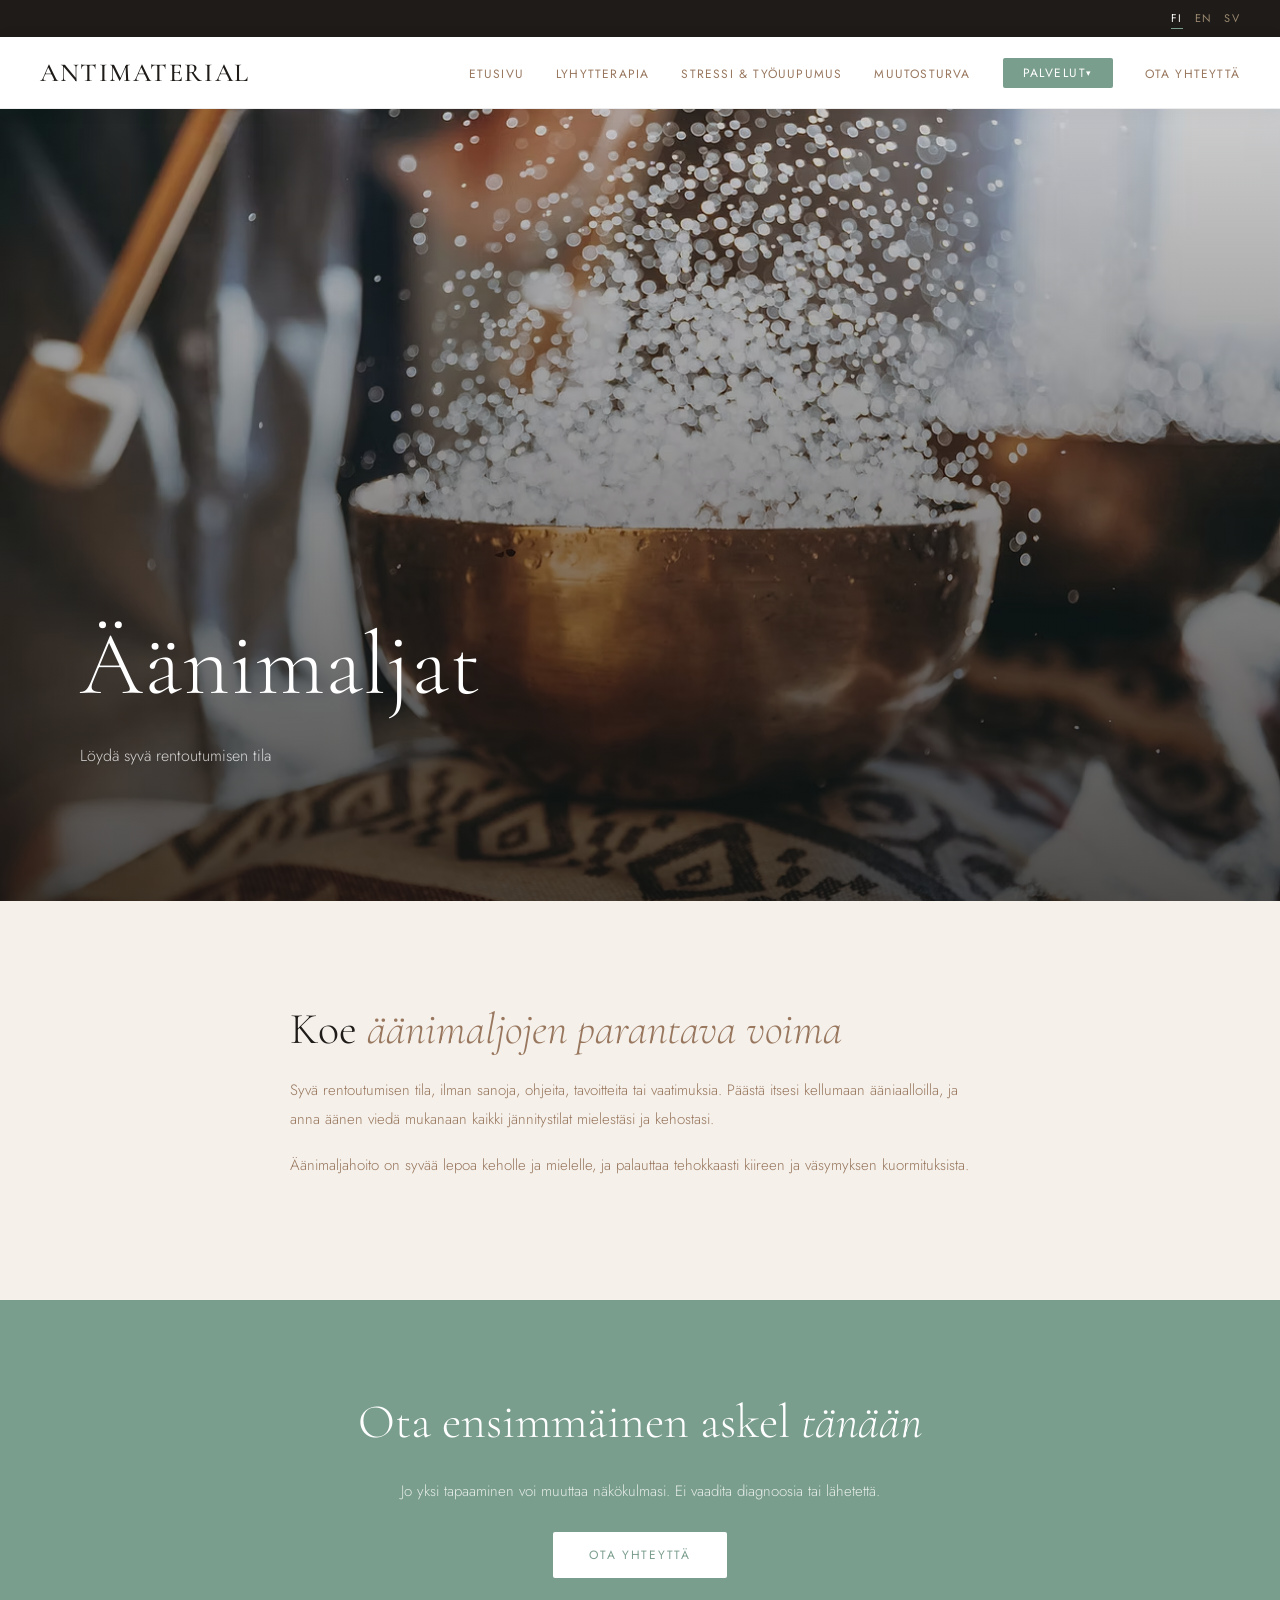
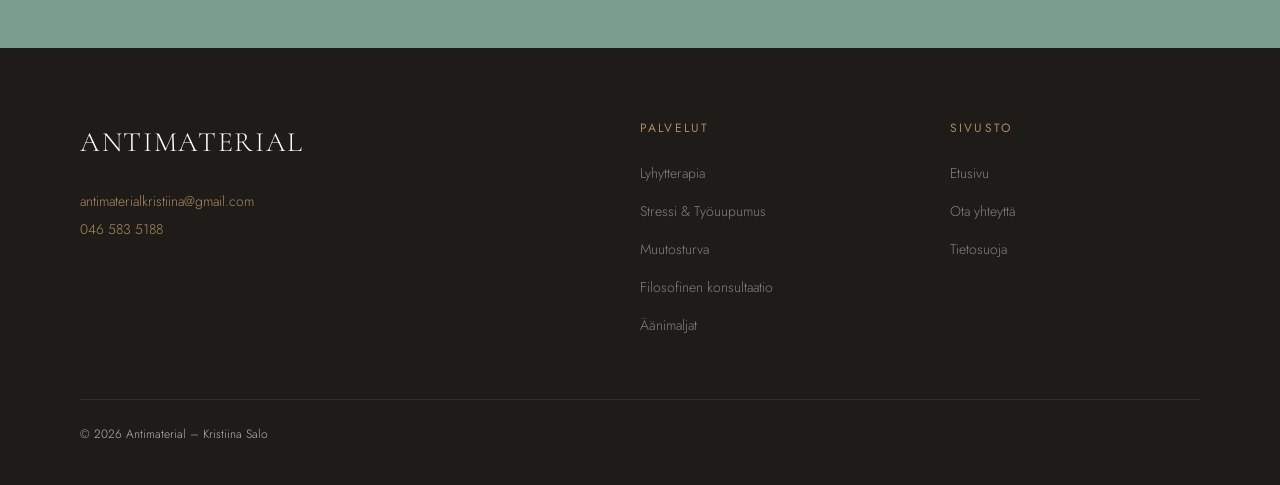
==== aanimalja.html @ 884734ca "Fix: standarizes page-hero image elements as in index" ====
<!DOCTYPE html>
<html lang="fi">
<head>
  <meta charset="UTF-8" />
  <meta name="viewport" content="width=device-width, initial-scale=1.0" />
  <title>Äänimaljat – Antimaterial</title>
  <link rel="preconnect" href="https://fonts.googleapis.com" />
  <link rel="preconnect" href="https://fonts.gstatic.com" crossorigin />
  <link href="https://fonts.googleapis.com/css2?family=Cormorant+Garamond:ital,wght@0,300;0,400;0,500;0,600;1,300;1,400&family=Jost:wght@300;400;500&display=swap" rel="stylesheet" />
  <link rel="stylesheet" href="assets/css/main.css" />
  <link rel="stylesheet" href="assets/css/nav.css" />
  <link rel="stylesheet" href="assets/css/sections.css" />
  <link rel="stylesheet" href="assets/css/mobile.css" />
</head>

<body data-active-lang="fi">

  <header class="site-header">
  <div class="top-bar">
    <div class="lang-switcher">
      <button class="active" data-lang-btn="fi" onclick="setLang('fi')">FI</button>
      <button data-lang-btn="en" onclick="setLang('en')">EN</button>
      <button data-lang-btn="sv" onclick="setLang('sv')">SV</button>
    </div>
  </div>

  <nav>
    <a href="index.html" class="nav-logo">Antimaterial</a>
    <button class="hamburger" id="hamburger" aria-label="Menu">
      <span></span><span></span><span></span>
    </button>
    <ul class="nav-links" id="nav-links">
      <li><a href="index.html"><span data-lang="fi">Etusivu</span><span data-lang="en">Home page</span><span data-lang="sv">Hem</span></a></li>
      <li><a href="lyhytterapia.html"><span data-lang="fi">Lyhytterapia</span><span data-lang="en">Brief therapy</span><span data-lang="sv">Korttidsterapi</span></a></li>
      <li><a href="stressi.html"><span data-lang="fi">Stressi &amp; Työuupumus</span><span data-lang="en">Stress &amp; Burnout</span><span data-lang="sv">Stress och utbrändhet</span></a></li>
      <li><a href="muutosturva.html"><span data-lang="fi">Muutosturva</span><span data-lang="en">Life changes</span><span data-lang="sv">Livsförändring</span></a></li>
      <li class="nav-dropdown">
        <a href="#"><span data-lang="fi">Palvelut</span><span data-lang="en">Services</span><span data-lang="sv">Tjänster</span></a>
        <ul class="dropdown-menu">
          <li><a href="filosofinen.html"><span data-lang="fi">Filosofinen konsultaatio</span><span data-lang="en">Philosophical consultation</span><span data-lang="sv">Filosofisk konsultation</span></a></li>
          <li><a href="aanimalja.html"><span data-lang="fi">Äänimaljat</span><span data-lang="en">Singing bowls</span><span data-lang="sv">Sjungande skålar</span></a></li>
        </ul>
      </li>
      <li><a href="yhteystiedot.html"><span data-lang="fi">Ota yhteyttä</span><span data-lang="en">Contact us</span><span data-lang="sv">Kontakta oss</span></a></li>
    </ul>
  </nav>

  </header>
  <section class="page-hero">
    <div class="page-hero-bg" style="background-image: url('assets/img/aanimaljat.avif')"></div>
    <div class="page-hero-content">
      <h1 data-lang="fi">Äänimaljat</h1>
      <h1 data-lang="en">Singing <em>bowls</em></h1>
      <h1 data-lang="sv">Sjungande <em>skålar</em></h1>
      <p class="page-hero-sub" data-lang="fi">Löydä syvä rentoutumisen tila</p>
      <p class="page-hero-sub" data-lang="en">Find a deep state of relaxation</p>
      <p class="page-hero-sub" data-lang="sv">Hitta ett djupt tillstånd av avslappning</p>
    </div>
  </section>

  <section class="page-content fade-in">
    <h2 data-lang="fi">Koe <em>äänimaljojen parantava voima</em></h2>
    <h2 data-lang="en">Experience <em>the healing power of singing bowls</em></h2>
    <h2 data-lang="sv">Upplev <em>den helande kraften hos klangskålar</em></h2>

    <p data-lang="fi">Syvä rentoutumisen tila, ilman sanoja, ohjeita, tavoitteita tai vaatimuksia. Päästä itsesi kellumaan ääniaalloilla, ja anna äänen viedä mukanaan kaikki jännitystilat mielestäsi ja kehostasi.</p>
    <p data-lang="en">A state of deep relaxation, without words, instructions, goals or demands. Let yourself float on the sound waves, and let the sound carry away all the tension from your mind and body.</p>
    <p data-lang="sv">Ett tillstånd av djup avslappning, utan ord, instruktioner, mål eller krav. Låt dig själv sväva på ljudvågorna och låt ljudet föra bort all spänning från ditt sinne och din kropp.</p>

    <p data-lang="fi">Äänimaljahoito on syvää lepoa keholle ja mielelle, ja palauttaa tehokkaasti kiireen ja väsymyksen kuormituksista.</p>
    <p data-lang="en">Sound bowl therapy is a deep rest for the body and mind, and effectively restores the rush and fatigue from the stresses.</p>
    <p data-lang="sv">Klangskålsterapi är en djup vila för kropp och själ, och återställer effektivt ruset och tröttheten från stress.</p>
  </section>

  <section class="cta-banner fade-in">
    <h2 data-lang="fi">Ota ensimmäinen askel <em>tänään</em></h2>
    <h2 data-lang="en">Take the first step <em>today</em></h2>
    <h2 data-lang="sv">Ta det första steget <em>idag</em></h2>
    <p data-lang="fi">Jo yksi tapaaminen voi muuttaa näkökulmasi. Ei vaadita diagnoosia tai lähetettä.</p>
    <p data-lang="en">Even one meeting can change your perspective. No diagnosis or referral required.</p>
    <p data-lang="sv">Redan ett möte kan förändra ditt perspektiv. Ingen diagnos eller remiss krävs.</p>
    <a href="yhteystiedot.html" class="btn-white">
      <span data-lang="fi">Ota yhteyttä</span>
      <span data-lang="en">Contact us</span>
      <span data-lang="sv">Kontakta oss</span>
    </a>
  </section>

  <footer>
    <div class="footer-grid">
      <div class="footer-brand">
        <div class="brand-name">Antimaterial</div>
        <div class="contact-info">
          <div><a href="mailto:antimaterialkristiina@gmail.com">antimaterialkristiina@gmail.com</a></div>
          <div><a href="tel:+358465835188">046 583 5188</a></div>
        </div>
      </div>
      <div class="footer-col">
        <h4 data-lang="fi">Palvelut</h4><h4 data-lang="en">Services</h4><h4 data-lang="sv">Tjänster</h4>
        <ul>
          <li><a href="lyhytterapia.html"><span data-lang="fi">Lyhytterapia</span><span data-lang="en">Brief therapy</span><span data-lang="sv">Korttidsterapi</span></a></li>
          <li><a href="stressi.html"><span data-lang="fi">Stressi &amp; Työuupumus</span><span data-lang="en">Stress &amp; Burnout</span><span data-lang="sv">Stress och utbrändhet</span></a></li>
          <li><a href="muutosturva.html"><span data-lang="fi">Muutosturva</span><span data-lang="en">Life changes</span><span data-lang="sv">Livsförändring</span></a></li>
          <li><a href="filosofinen.html"><span data-lang="fi">Filosofinen konsultaatio</span><span data-lang="en">Philosophical consultation</span><span data-lang="sv">Filosofisk konsultation</span></a></li>
          <li><a href="aanimalja.html"><span data-lang="fi">Äänimaljat</span><span data-lang="en">Singing bowls</span><span data-lang="sv">Sjungande skålar</span></a></li>
        </ul>
      </div>
      <div class="footer-col">
        <h4 data-lang="fi">Sivusto</h4><h4 data-lang="en">Site</h4><h4 data-lang="sv">Webbplats</h4>
        <ul>
          <li><a href="index.html"><span data-lang="fi">Etusivu</span><span data-lang="en">Home page</span><span data-lang="sv">Hem</span></a></li>
          <li><a href="yhteystiedot.html"><span data-lang="fi">Ota yhteyttä</span><span data-lang="en">Contact us</span><span data-lang="sv">Kontakta oss</span></a></li>
          <li><a href="#"><span data-lang="fi">Tietosuoja</span><span data-lang="en">Privacy policy</span><span data-lang="sv">Integritetspolicy</span></a></li>
        </ul>
      </div>
    </div>
    <div class="footer-bottom">
      <span>© <span id="copy-year"></span> Antimaterial – Kristiina Salo</span>
    </div>
  </footer>

  <script src="assets/js/main.js"></script>
</body>
</html>
---- assets/css/main.css ----
/* ── CSS Variables ────────────────────────────── */
:root {
  --cream:    #f5f0ea;
  --warm-bg:  #ede8e0;
  --stone:    #9b8970;
  --taupe:    #98775e;
  --charcoal: #3a3530;
  --dark:     #1e1b18;
  --accent:   #7a9e8e;
  --accent2:  #b5956a;
  --white:    #ffffff;

  --font-display: 'Cormorant Garamond', Georgia, serif;
  --font-body:    'Jost', sans-serif;

  --nav-h: 72px;
  --section-pad: clamp(60px, 8vw, 110px);
}

/* ── Reset ────────────────────────────────────── */
*, *::before, *::after { box-sizing: border-box; margin: 0; padding: 0; }
html { scroll-behavior: smooth; }
body {
  background: var(--cream);
  color: var(--charcoal);
  font-family: var(--font-body);
  font-weight: 300;
  line-height: 1.75;
  font-size: 16px;
}
img { display: block; max-width: 100%; }
a { color: inherit; text-decoration: none; }

/* ── Language Switcher (visibility rules) ─────── */
[data-lang] { display: none; }
body[data-active-lang="fi"] [data-lang="fi"] { display: revert; }
body[data-active-lang="en"] [data-lang="en"] { display: revert; }
body[data-active-lang="sv"] [data-lang="sv"] { display: revert; }

span[data-lang] { display: none; }
body[data-active-lang="fi"] span[data-lang="fi"] { display: inline; }
body[data-active-lang="en"] span[data-lang="en"] { display: inline; }
body[data-active-lang="sv"] span[data-lang="sv"] { display: inline; }

/* ── Shared Button Styles ─────────────────────── */
.btn-primary {
  background: var(--accent); color: var(--white);
  padding: 14px 32px; font-size: 12px;
  letter-spacing: 0.14em; text-transform: uppercase;
  border-radius: 2px; transition: background .2s, transform .15s;
  font-family: var(--font-body); font-weight: 400;
}
.btn-primary:hover { background: #5f8272; transform: translateY(-1px); }

.btn-ghost {
  border: 1px solid rgba(255,255,255,.5); color: var(--white);
  padding: 14px 32px; font-size: 12px;
  letter-spacing: 0.14em; text-transform: uppercase;
  border-radius: 2px; transition: border-color .2s, background .2s;
  font-family: var(--font-body); font-weight: 400;
}
.btn-ghost:hover { border-color: var(--white); background: rgba(255,255,255,.08); }

.btn-dark {
  display: inline-block;
  background: var(--charcoal); color: var(--white);
  padding: 13px 28px; font-size: 11px;
  letter-spacing: 0.14em; text-transform: uppercase;
  border-radius: 2px; transition: background .2s;
}
.btn-dark:hover { background: var(--dark); }

.btn-white {
  background: var(--white); color: var(--accent);
  padding: 14px 36px; font-size: 12px;
  letter-spacing: 0.14em; text-transform: uppercase;
  border-radius: 2px; transition: background .2s, color .2s;
  font-family: var(--font-body); font-weight: 400;
}
.btn-white:hover { background: var(--dark); color: var(--white); }

/* ── Shared Section Header ────────────────────── */
.section-header {
  text-align: center; margin-bottom: 60px;
}
.section-eyebrow {
  font-size: 11px; letter-spacing: 0.22em; text-transform: uppercase;
  color: var(--accent2); margin-bottom: 14px;
}
.section-header h2 {
  font-family: var(--font-display);
  font-size: clamp(32px, 4vw, 48px);
  font-weight: 300; color: var(--dark);
}
.section-header p {
  color: var(--taupe); max-width: 560px; margin: 16px auto 0;
  font-size: 15px;
}

/* ── Fade-in Animations ───────────────────────── */
.fade-in {
  opacity: 0; transform: translateY(24px);
  transition: opacity .7s ease, transform .7s ease;
}
.fade-in.visible { opacity: 1; transform: translateY(0); }
---- assets/css/nav.css ----
/* ── Sticky header wrapper ───────────────────── */
.site-header {
  position: sticky; top: 0; z-index: 200;
}

/* ── Top Bar ──────────────────────────────────── */
.top-bar {
  background: var(--dark);
  color: var(--stone);
  font-size: 11px;
  letter-spacing: 0.12em;
  text-transform: uppercase;
  padding: 8px 40px;
  display: flex;
  justify-content: flex-end;
  align-items: center;
  gap: 24px;
}
.top-bar a { color: var(--stone); transition: color .2s; }
.top-bar a:hover { color: var(--white); }

.lang-switcher { display: flex; gap: 12px; }
.lang-switcher button {
  background: none; border: none; cursor: pointer;
  color: var(--stone); font-family: var(--font-body);
  font-size: 11px; letter-spacing: 0.12em; text-transform: uppercase;
  padding: 2px 0; border-bottom: 1px solid transparent;
  transition: color .2s, border-color .2s;
}
.lang-switcher button:hover,
.lang-switcher button.active {
  color: var(--white);
  border-bottom-color: var(--accent);
}

/* ── Navigation ───────────────────────────────── */
nav {
  position: relative; z-index: 100;
  background: var(--white);
  height: var(--nav-h);
  display: flex; align-items: center;
  padding: 0 40px;
  border-bottom: 1px solid rgba(0,0,0,.07);
  box-shadow: 0 2px 20px rgba(0,0,0,.04);
}
.nav-logo {
  font-family: var(--font-display);
  font-size: 26px;
  font-weight: 500;
  letter-spacing: 0.06em;
  color: var(--dark);
  margin-right: auto;
  text-transform: uppercase;
}
/* .nav-logo span { color: var(--accent); } */

.nav-links {
  display: flex; align-items: center; gap: 32px;
  list-style: none;
}
.nav-links a {
  font-size: 12px; letter-spacing: 0.1em; text-transform: uppercase;
  color: var(--taupe); transition: color .2s;
  font-weight: 400;
}
.nav-links a:hover { color: var(--dark); }
.nav-links .btn-nav {
  background: var(--accent); color: var(--white);
  padding: 9px 20px; font-size: 12px;
  letter-spacing: 0.12em; text-transform: uppercase;
  border-radius: 2px; transition: background .2s;
}
/* .nav-links .btn-nav:hover { background: var(--charcoal); } */

.nav-links .btn-nav::-moz-focus-inner {
  border: 0;
  padding: 0;
}
.nav-links .btn-nav {
  line-height: 1;
  display: inline-flex;
  align-items: center;
}

/* ── Dropdown ─────────────────────────────────── */
.nav-dropdown { position: relative; }
.nav-dropdown > a::after { content: ' ▾'; font-size: 9px; }
.dropdown-menu {
  display: none; position: absolute; top: 100%; left: 0;
  padding-top: 12px;
  background: transparent; min-width: 210px;
  list-style: none;
}
.dropdown-menu::before {
  content: '';
  display: block;
  background: var(--white);
  box-shadow: 0 8px 30px rgba(0,0,0,.1);
  border-top: 2px solid var(--accent);
  position: absolute; inset: 12px 0 0 0;
}
.dropdown-menu li { position: relative; }
.nav-dropdown:hover .dropdown-menu { display: block; }
.dropdown-menu li a {
  display: block; padding: 10px 18px;
  font-size: 11px; letter-spacing: 0.08em;
  text-transform: uppercase; color: var(--taupe);
  transition: background .15s, color .15s;
}
.dropdown-menu li a:hover {
  background: var(--warm-bg); color: var(--dark);
}

/* ── Hamburger ────────────────────────────────── */
.hamburger { display: none; background: none; border: none; cursor: pointer; padding: 4px; }
.hamburger span {
  display: block; width: 24px; height: 1.5px;
  background: var(--charcoal); margin: 5px 0;
  transition: transform .3s, opacity .3s;
}
---- assets/css/sections.css ----
/* ── Hero ─────────────────────────────────────── */
.hero {
  position: relative;
  min-height: 88vh;
  display: flex; align-items: flex-end;
  overflow: hidden;
}
.hero-bg {
  position: absolute; inset: 0;
  background-image: url('../img/hero.jpg');
  background-size: cover; background-position: center 30%;
  transform-origin: center;
  animation: heroZoom 18s ease-in-out infinite alternate;
}
@keyframes heroZoom {
  from { transform: scale(1); }
  to   { transform: scale(1.04); }
}
.hero-overlay {
  position: absolute; inset: 0;
  background: linear-gradient(
    to bottom,
    rgba(20,18,15,.18) 0%,
    rgba(20,18,15,.52) 60%,
    rgba(20,18,15,.75) 100%
  );
}
.hero-content {
  position: relative; z-index: 2;
  padding: 80px 80px 90px;
  max-width: 740px;
}
.hero-eyebrow {
  font-family: var(--font-body);
  font-size: 16px; letter-spacing: 0.22em; text-transform: uppercase;
  color: #e0d0bc; margin-bottom: 18px;
  display: flex; align-items: center; gap: 12px;
}
.hero-eyebrow::before {
  content: ''; display: block; width: 40px; height: 1px; background: #e0d0bc;
}
.hero h1 {
  font-family: var(--font-display);
  font-size: clamp(52px, 8vw, 90px);
  font-weight: 300;
  color: var(--white);
  line-height: 1.05;
  margin-bottom: 28px;
  letter-spacing: 0.01em;
}
.hero h1 em { font-style: italic; color: var(--stone); }
.hero-sub {
  font-size: 16px; color: rgba(255,255,255,.78);
  max-width: 480px; line-height: 1.8;
  margin-bottom: 40px;
}
.hero-ctas { display: flex; gap: 16px; flex-wrap: wrap; }

/* ── Welcome Section ──────────────────────────── */
.welcome {
  padding: var(--section-pad) 80px;
  display: grid; grid-template-columns: 1fr 1fr; gap: 80px;
  align-items: center;
}
.welcome-text h2 {
  font-family: var(--font-display);
  font-size: clamp(34px, 4vw, 52px);
  font-weight: 300; line-height: 1.2;
  margin-bottom: 24px;
  color: var(--dark);
}
.welcome-text h2 em { font-style: italic; color: var(--taupe); }
.welcome-text p {
  color: var(--taupe); line-height: 1.85; margin-bottom: 20px;
}
.welcome-text .btn-dark { display: block; width: fit-content; margin: 16px auto 0; }
.welcome-img { position: relative; }
.welcome-img img {
  width: 100%; height: 480px; object-fit: cover;
  border-radius: 2px;
}
.welcome-img::after {
  content: '';
  position: absolute; bottom: -20px; right: -20px;
  width: 60%; height: 60%;
  border: 1px solid var(--stone);
  border-radius: 2px;
  z-index: -1;
}

/* ── Services Cards ───────────────────────────── */
.services {
  background: var(--warm-bg);
  padding: var(--section-pad) 80px;
}
.services-grid {
  display: grid;
  grid-template-columns: repeat(3, 1fr);
  gap: 2px;
}
.service-card {
  background: var(--white);
  padding: 44px 36px;
  position: relative;
  overflow: hidden;
  transition: transform .25s, box-shadow .25s;
  cursor: pointer;
}
.service-card::before {
  content: '';
  position: absolute; top: 0; left: 0;
  width: 3px; height: 0;
  background: var(--accent);
  transition: height .3s ease;
}
.service-card:hover { transform: translateY(-4px); box-shadow: 0 12px 40px rgba(0,0,0,.09); }
.service-card:hover::before { height: 100%; }
.service-icon {
  width: 44px; height: 44px; margin-bottom: 22px;
  color: var(--accent);
}
.service-card h3 {
  font-family: var(--font-display);
  font-size: 22px; font-weight: 500;
  color: var(--dark); margin-bottom: 12px;
  line-height: 1.2;
}
.service-card p {
  font-size: 14px; color: var(--taupe);
  line-height: 1.75;
}
.service-card .card-link {
  display: inline-block; margin-top: 20px;
  font-size: 11px; letter-spacing: 0.12em; text-transform: uppercase;
  color: #188e5a; border-bottom: 1px solid transparent;
  transition: border-color .2s;
}
.service-card:hover .card-link { border-bottom-color: var(--accent); }

/* ── Bio ──────────────────────────────────────── */
.bio {
  padding: var(--section-pad) 80px;
  display: grid; grid-template-columns: 400px 1fr; gap: 80px;
  align-items: center;
}
.bio-img { position: relative; }
.bio-img img {
  width: 100%; height: 540px; object-fit: cover;
  object-position: top center; border-radius: 2px;
  filter: saturate(0.85);
}
.bio-img .img-badge {
  position: absolute; bottom: 32px; left: -32px;
  background: var(--accent); color: var(--white);
  padding: 20px 24px;
  font-family: var(--font-display);
  font-size: 15px; font-style: italic;
  max-width: 200px; line-height: 1.4;
}
.bio-text h2 {
  font-family: var(--font-display);
  font-size: clamp(32px, 4vw, 50px);
  font-weight: 300; color: var(--dark);
  margin-bottom: 8px; line-height: 1.15;
}
.bio-text h2 em { font-style: italic; color: var(--taupe); }
.bio-name {
  font-size: 12px; letter-spacing: 0.18em; text-transform: uppercase;
  color: var(--accent2); margin-bottom: 28px;
}
.bio-text p {
  color: var(--taupe); line-height: 1.9; margin-bottom: 18px;
  font-size: 15px;
}
.bio-text .btn-dark { margin-top: 10px; }

/* ── Why Antimaterial ─────────────────────────── */
.why {
  background: var(--cream);
  padding: var(--section-pad) 80px;
  display: grid; grid-template-columns: 1fr 1fr; gap: 80px;
  align-items: center;
}
.why-text h2 {
  font-family: var(--font-display);
  font-size: clamp(32px, 4vw, 50px);
  font-weight: 300; color: var(--dark);
  margin-bottom: 28px; line-height: 1.15;
}
.why-text h2 em { font-style: italic; color: var(--taupe); }
.why-text p {
  color: var(--taupe);
  line-height: 1.9; margin-bottom: 18px;
  font-size: 15px;
}
.why-text p a {
  color: var(--accent);
  text-decoration: underline;
  text-underline-offset: 3px;
  transition: color .2s;
}
.why-text p a:hover { color: var(--dark); }
.why-visual {
  display: flex; align-items: center; justify-content: center;
}
.why-quote {
  border-left: 2px solid var(--accent);
  padding: 32px 40px;
  background: var(--warm-bg);
}
.why-quote p {
  font-family: var(--font-display);
  font-size: clamp(20px, 2.5vw, 28px);
  font-style: italic; font-weight: 300;
  color: var(--stone); line-height: 1.5;
}

/* ── Services List ────────────────────────────── */
.services-list {
  background: var(--charcoal);
  padding: var(--section-pad) 80px;
}
.services-list h2 {
  font-family: var(--font-display);
  font-size: clamp(28px, 3vw, 40px);
  font-weight: 300; color: var(--white);
  margin-bottom: 48px;
}
.services-list h2 em { font-style: italic; color: var(--stone); }
.list-grid {
  display: grid; grid-template-columns: 1fr 1fr; gap: 1px;
  background: rgba(255,255,255,.08);
}
.list-item {
  background: var(--charcoal);
  padding: 32px 36px;
  border-left: 2px solid transparent;
  transition: border-color .25s, background .25s;
}
.list-item:hover {
  border-left-color: var(--accent);
  background: rgba(255,255,255,.04);
}
.list-item h3 {
  font-family: var(--font-display);
  font-size: 20px; color: var(--white);
  margin-bottom: 8px; font-weight: 400;
}
.list-item p,
.list-item ul {
  font-size: 14px; color: #ffffffa3;
  line-height: 1.7;
}
.list-item ul {
  padding-left: 16px;
}
.list-item a {
  display: inline-block; margin-top: 14px;
  font-size: 25px; letter-spacing: 0.1em; text-transform: uppercase;
  color: var(--accent); opacity: 0; transition: opacity .25s;
}
.list-item:hover a { opacity: 1; }

/* ── CTA Banner ───────────────────────────────── */
.cta-banner {
  background: var(--accent);
  padding: 80px;
  text-align: center;
}
.cta-banner h2 {
  font-family: var(--font-display);
  font-size: clamp(28px, 4vw, 48px);
  font-weight: 300; color: var(--white);
  margin-bottom: 14px;
}
.cta-banner h2 em { font-style: italic; }
.cta-banner p {
  color: rgba(255,255,255,.8); max-width: 520px;
  margin: 0 auto 36px; font-size: 15px;
}

/* ── Footer ───────────────────────────────────── */
footer {
  background: var(--dark);
  padding: 70px 80px 40px;
  color: rgba(255,255,255,.69);
}
.footer-grid {
  display: grid; grid-template-columns: 2fr 1fr 1fr;
  gap: 60px; margin-bottom: 50px;
}
.footer-brand .brand-name {
  font-family: var(--font-display);
  font-size: 28px; font-weight: 300;
  color: var(--white); letter-spacing: 0.06em;
  text-transform: uppercase; margin-bottom: 14px;
}
.footer-brand p {
  font-size: 14px; line-height: 1.8; max-width: 280px;
}
.footer-brand .contact-info {
  margin-top: 20px; font-size: 14px; line-height: 2;
}
.footer-brand .contact-info a {
  color: #aa8c63; transition: color .2s;
}
.footer-brand .contact-info a:hover { color: var(--white); }
.footer-col h4 {
  font-size: 12px; letter-spacing: 0.18em; text-transform: uppercase;
  color: #aa8c63; margin-bottom: 20px; font-weight: 400;
}
.footer-col ul { list-style: none; }
.footer-col ul li { margin-bottom: 10px; }
.footer-col ul li a {
  font-size: 14px; color: rgba(255,255,255,.45);
  transition: color .2s;
}
.footer-col ul li a:hover { color: var(--white); }
.footer-bottom {
  border-top: 1px solid rgba(255,255,255,.08);
  padding-top: 24px;
  display: flex; justify-content: space-between; align-items: center;
  font-size: 12px;
}
.social-link {
  display: flex; align-items: center; gap: 8px;
  color:aa8c63; transition: color .2s;
}
.social-link:hover { color: var(--white); }
.social-link svg { width: 18px; height: 18px; }

/* ── Inner Page Hero (shared by sub-pages) ────── */
.page-hero {
  background: var(--dark);
  min-height: 88vh;
  display: flex; align-items: flex-end;
  position: relative;
  overflow: hidden;
}
.page-hero-bg {
  position: absolute; inset: 0;
  background-size: cover; background-position: center 30%;
  transform-origin: center;
  animation: heroZoom 18s ease-in-out infinite alternate;
}
.page-hero::after {
  content: '';
  position: absolute; inset: 0;
  background: linear-gradient(
    to bottom,
    rgba(20,18,15,.18) 0%,
    rgba(20,18,15,.52) 60%,
    rgba(20,18,15,.75) 100%
  );
}
.page-hero-content { position: relative; z-index: 2; max-width: 740px; padding: 80px 80px 90px; }
.page-hero-eyebrow {
  font-size: 11px; letter-spacing: 0.22em; text-transform: uppercase;
  color: #a8c8b8; margin-bottom: 16px;
  display: flex; align-items: center; gap: 12px;
}
.page-hero-eyebrow::before {
  content: ''; display: block; width: 32px; height: 1px; background: #a8c8b8;
}
.page-hero h1 {
  font-family: var(--font-display);
  font-size: clamp(52px, 8vw, 90px);
  font-weight: 300; color: var(--white);
  line-height: 1.1; margin-bottom: 28px;
  letter-spacing: 0.01em;
}
.page-hero h1 em { font-style: italic; color: var(--stone); }
.page-hero-sub {
  font-size: 16px; color: rgba(255,255,255,.78);
  max-width: 480px; line-height: 1.8;
  margin-bottom: 40px;
}

/* ── Inner Page Content ───────────────────────── */
.page-content {
  padding: var(--section-pad) 80px;
  max-width: 860px;
  margin: 0 auto;
}
.page-content h2 {
  font-family: var(--font-display);
  font-size: clamp(28px, 3.5vw, 44px);
  font-weight: 300; color: var(--dark);
  margin-bottom: 20px; line-height: 1.2;
}
.page-content h2 em { font-style: italic; color: var(--taupe); }
.page-content p {
  color: var(--taupe); line-height: 1.9;
  margin-bottom: 18px; font-size: 15px;
}

/* ── Contact Page ─────────────────────────────── */
.contact-section {
  padding: var(--section-pad) 80px;
  display: grid; grid-template-columns: 1fr 1fr;
  gap: 80px; align-items: start;
}
.contact-info-block h2 {
  font-family: var(--font-display);
  font-size: clamp(28px, 3.5vw, 44px);
  font-weight: 300; color: var(--dark);
  margin-bottom: 28px; line-height: 1.2;
}
.contact-info-block h2 em { font-style: italic; color: var(--taupe); }
.contact-info-block p {
  color: var(--taupe); line-height: 1.9;
  margin-bottom: 18px; font-size: 15px;
}
.contact-detail {
  display: flex; align-items: flex-start;
  gap: 14px; margin-bottom: 24px;
}
.contact-detail:first-of-type { margin-top: 42px; }
.contact-form-header {
  display: flex; align-items: flex-start; justify-content: space-between;
  gap: 24px;
}
.contact-form-header h3 { margin-bottom: 0; }
.contact-icon-illustration { width: 60px; flex-shrink: 0; }
.contact-detail-icon {
  width: 20px; height: 20px;
  color: var(--accent); flex-shrink: 0; margin-top: 2px;
}
.contact-detail-label {
  font-size: 11px; letter-spacing: 0.14em;
  text-transform: uppercase; color: var(--accent2); margin-bottom: 4px;
}
.contact-detail-value { font-size: 15px; color: var(--charcoal); line-height: 1.6; }
.contact-detail-value a { color: var(--charcoal); transition: color .2s; }
.contact-detail-value a:hover { color: var(--accent); }

.contact-form {
  background: var(--warm-bg); padding: 44px; border-radius: 2px;
}
.contact-form h3 {
  font-family: var(--font-display);
  font-size: 28px; font-weight: 300;
  color: var(--dark); margin-bottom: 28px;
}
.form-group { margin-bottom: 20px; }
.form-group label {
  display: block; font-size: 11px; letter-spacing: 0.12em;
  text-transform: uppercase; color: var(--taupe); margin-bottom: 8px;
}
.form-group input,
.form-group textarea,
.form-group select {
  width: 100%; padding: 12px 14px;
  background: var(--white); border: 1px solid var(--stone);
  border-radius: 2px; font-family: var(--font-body);
  font-size: 14px; color: var(--charcoal);
  transition: border-color .2s; outline: none;
}
.form-group input:focus,
.form-group textarea:focus,
.form-group select:focus { border-color: var(--accent); }
.form-group textarea { min-height: 120px; resize: vertical; }
.form-submit {
  width: 100%; padding: 14px;
  background: var(--accent); color: var(--white);
  border: none; border-radius: 2px; cursor: pointer;
  font-family: var(--font-body); font-size: 12px;
  letter-spacing: 0.14em; text-transform: uppercase;
  transition: background .2s;
}
.form-submit:hover { background: #5f8272; }
---- assets/css/mobile.css ----
/* ── Mobile / Responsive ──────────────────────── */
@media (max-width: 900px) {
  :root { --nav-h: 60px; }

  nav { padding: 0 20px; overflow: visible; }
  .nav-links {
    display: none; flex-direction: column;
    position: absolute; top: 100%; left: 0; right: 0;
    background: var(--white); padding: 30px 24px; gap: 20px;
    border-bottom: 1px solid rgba(0,0,0,.08);
    z-index: 99;
  }
  .nav-links.open { display: flex; }
  .hamburger { display: block; }
  .top-bar { padding: 6px 20px; }

  .hero-content { padding: 60px 24px 70px; }

  .welcome {
    grid-template-columns: 1fr;
    padding: var(--section-pad) 24px;
    gap: 40px;
  }
  .welcome-img::after { display: none; }

  .services { padding: var(--section-pad) 24px; }
  .services-grid { grid-template-columns: 1fr; gap: 2px; }

  .bio {
    grid-template-columns: 1fr;
    padding: var(--section-pad) 24px;
    gap: 40px;
  }
  .bio-img .img-badge { left: 16px; }
  .bio-text .btn-dark { display: block; width: fit-content; margin: 10px auto 0; }

  .why {
    grid-template-columns: 1fr;
    padding: var(--section-pad) 24px;
    gap: 40px;
  }

  .services-list { padding: var(--section-pad) 24px; }
  .list-grid { grid-template-columns: 1fr; }

  .cta-banner { padding: 60px 24px; }

  footer { padding: 50px 24px 30px; }
  .footer-grid { grid-template-columns: 1fr; gap: 40px; }
  .footer-bottom { flex-direction: column; gap: 12px; text-align: center; }

  .page-hero { padding: 0; }
  .page-hero-content { padding: 60px 24px 70px; }
  .page-content { padding: var(--section-pad) 24px; }

  .contact-section { grid-template-columns: 1fr; padding: var(--section-pad) 24px; gap: 48px; }
  .contact-icon-illustration { display: none; }
}
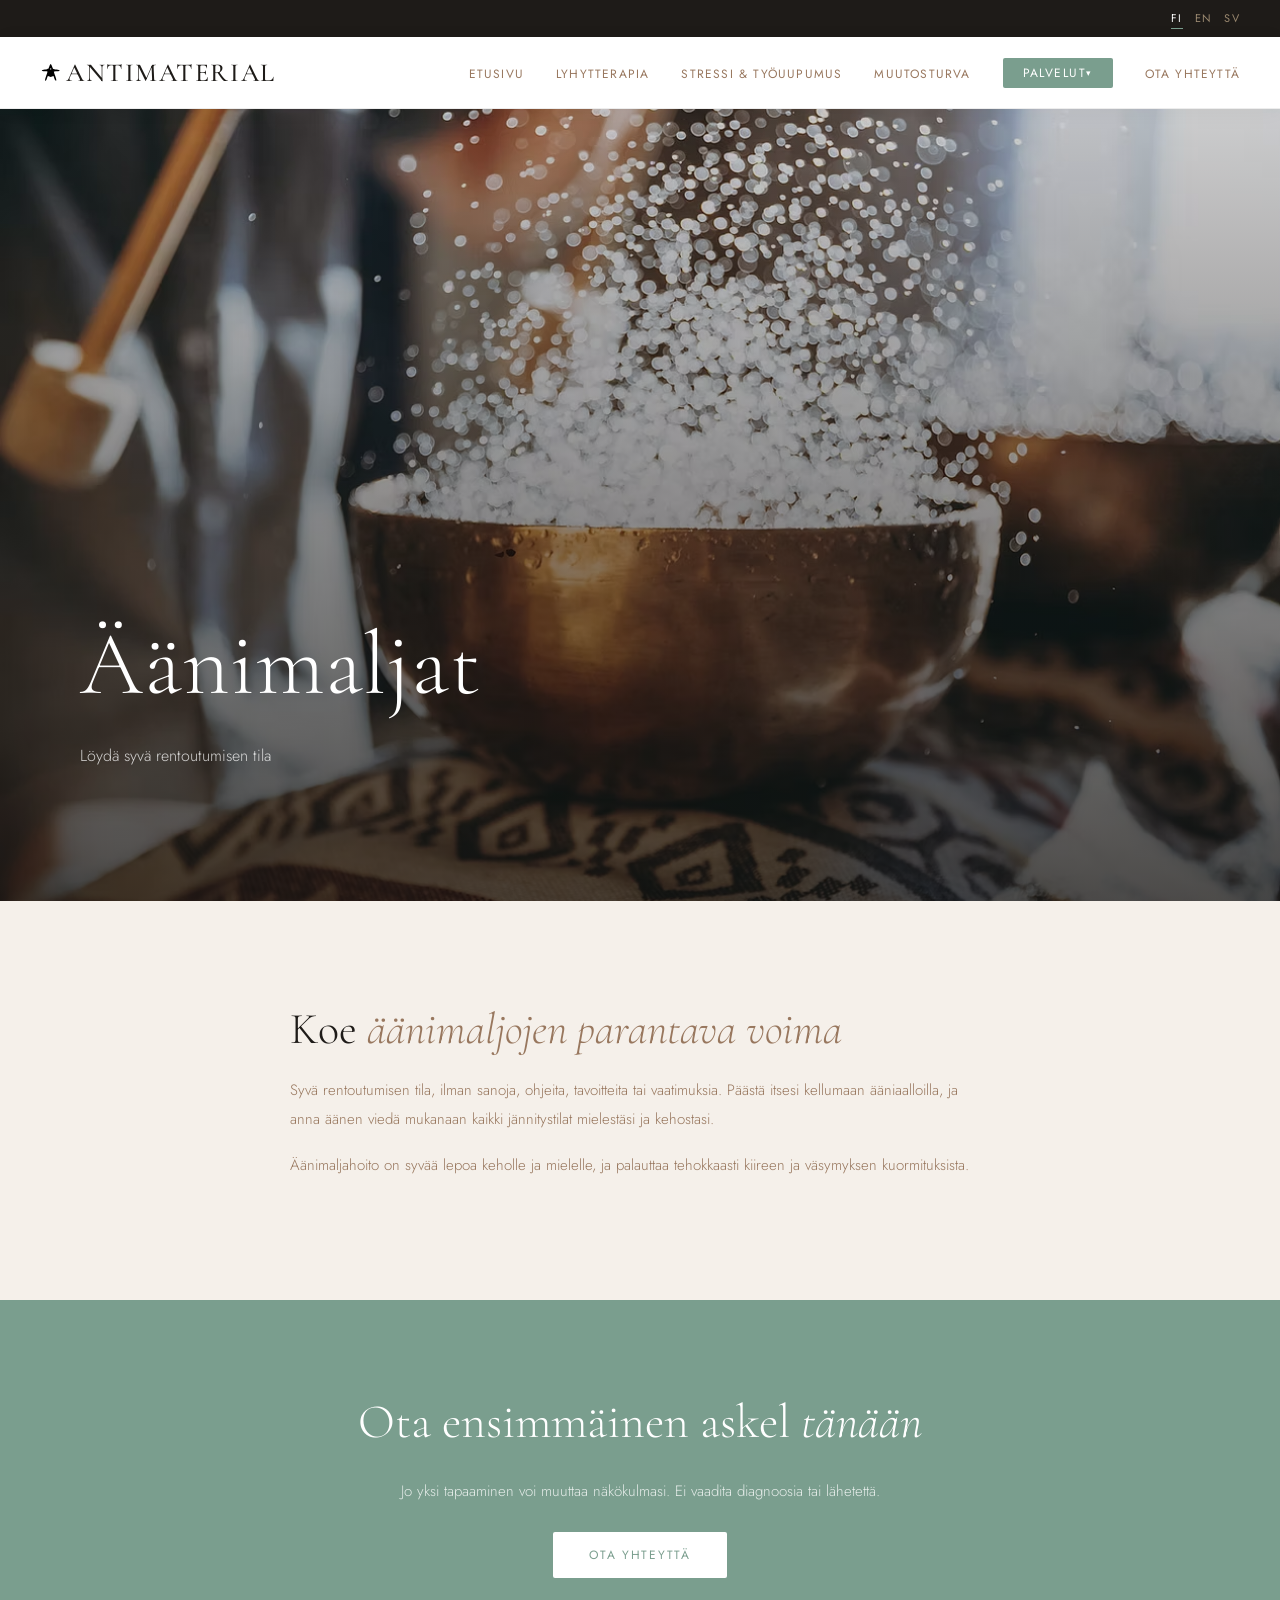
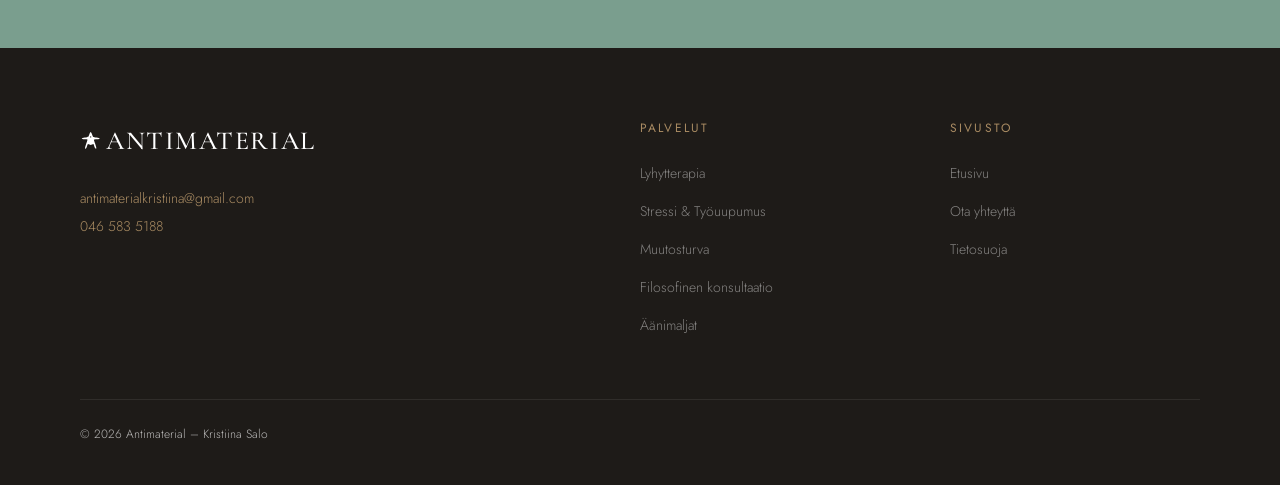
==== commit 4f8b8dea: "Fix: Update header and footer logo in all pages" ====
--- a/aanimalja.html
+++ b/aanimalja.html
@@ -25,7 +25,10 @@
   </div>
 
   <nav>
-    <a href="index.html" class="nav-logo">Antimaterial</a>
+    <a href="index.html" class="nav-logo">
+      <img src="assets/img/antimaterial_A.svg" alt="Antimaterial logo" style="width: 22px; height: 22px; margin-right: 4px;" />
+      Antimaterial
+    </a>
     <button class="hamburger" id="hamburger" aria-label="Menu">
       <span></span><span></span><span></span>
     </button>
@@ -89,7 +92,10 @@
   <footer>
     <div class="footer-grid">
       <div class="footer-brand">
-        <div class="brand-name">Antimaterial</div>
+        <div class="brand-name">
+          <img src="assets/img/antimaterial_A.svg" alt="Antimaterial logo" style="width: 22px; height: 22px; margin-right: 4px; filter: brightness(0) invert(1);" />
+          Antimaterial
+        </div>
         <div class="contact-info">
           <div><a href="mailto:antimaterialkristiina@gmail.com">antimaterialkristiina@gmail.com</a></div>
           <div><a href="tel:+358465835188">046 583 5188</a></div>
--- a/assets/css/nav.css
+++ b/assets/css/nav.css
@@ -51,6 +51,8 @@
   color: var(--dark);
   margin-right: auto;
   text-transform: uppercase;
+  display: flex;
+  align-items: center;
 }
 /* .nav-logo span { color: var(--accent); } */
 
--- a/assets/css/sections.css
+++ b/assets/css/sections.css
@@ -291,9 +291,14 @@
 }
 .footer-brand .brand-name {
   font-family: var(--font-display);
-  font-size: 28px; font-weight: 300;
-  color: var(--white); letter-spacing: 0.06em;
-  text-transform: uppercase; margin-bottom: 14px;
+  font-size: 26px;
+  font-weight: 500;
+  letter-spacing: 0.06em;
+  color: var(--white);
+  margin-bottom: 20px;
+  display: flex;
+  align-items: center;
+  text-transform: uppercase;
 }
 .footer-brand p {
   font-size: 14px; line-height: 1.8; max-width: 280px;
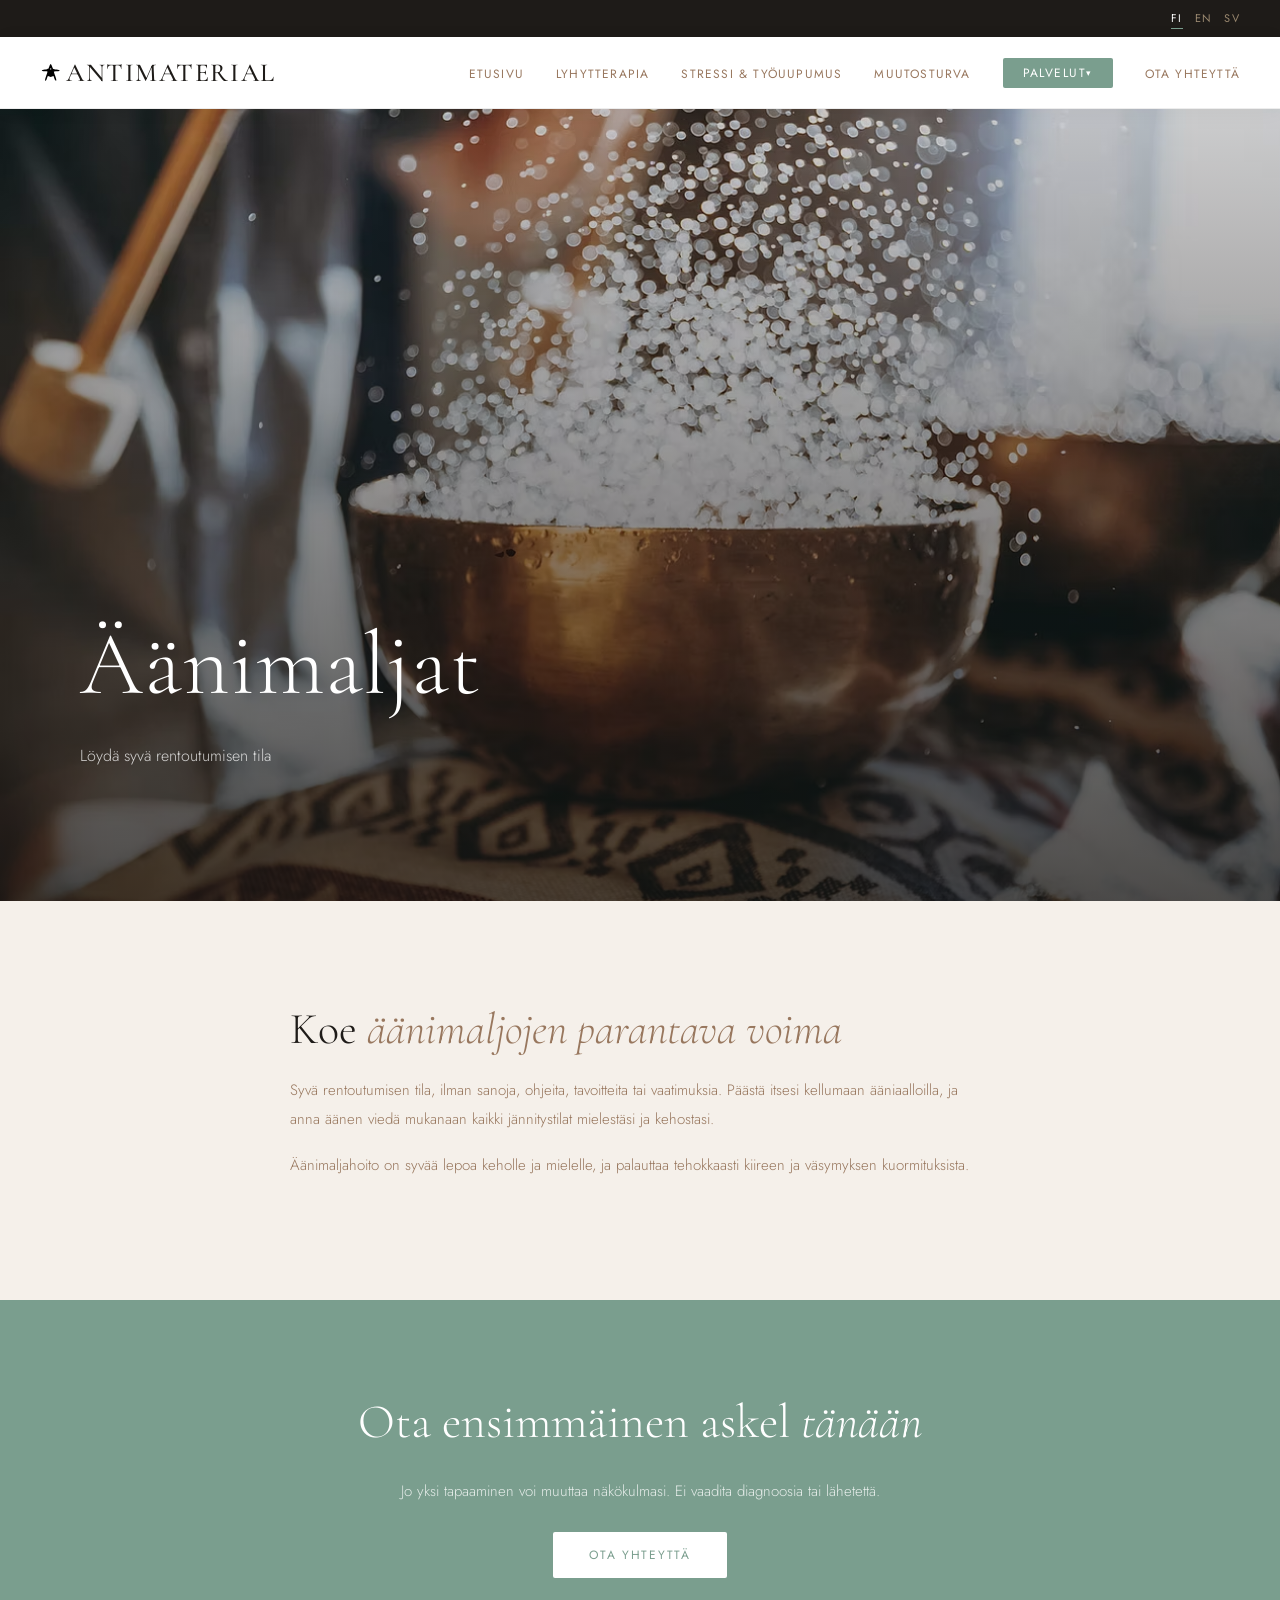
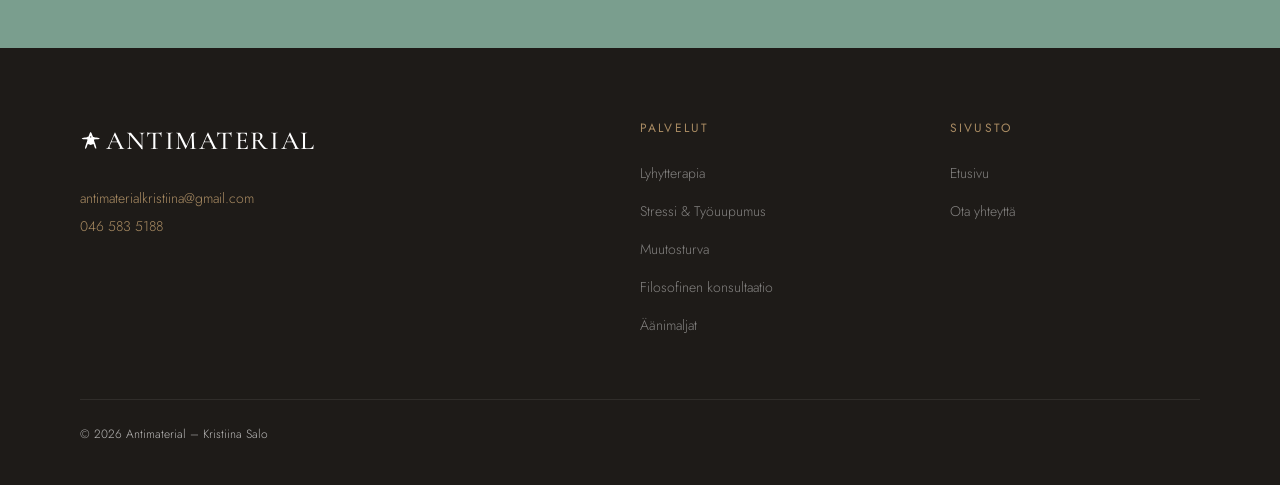
==== commit a4f14165: "Fix: eliminate privacy policy section" ====
--- a/aanimalja.html
+++ b/aanimalja.html
@@ -116,7 +116,6 @@
         <ul>
           <li><a href="index.html"><span data-lang="fi">Etusivu</span><span data-lang="en">Home page</span><span data-lang="sv">Hem</span></a></li>
           <li><a href="yhteystiedot.html"><span data-lang="fi">Ota yhteyttä</span><span data-lang="en">Contact us</span><span data-lang="sv">Kontakta oss</span></a></li>
-          <li><a href="#"><span data-lang="fi">Tietosuoja</span><span data-lang="en">Privacy policy</span><span data-lang="sv">Integritetspolicy</span></a></li>
         </ul>
       </div>
     </div>
--- a/assets/css/sections.css
+++ b/assets/css/sections.css
@@ -402,31 +402,49 @@
 /* ── Contact Page ─────────────────────────────── */
 .contact-section {
   padding: var(--section-pad) 80px;
-  display: grid; grid-template-columns: 1fr 1fr;
-  gap: 80px; align-items: start;
-}
-.contact-info-block h2 {
-  font-family: var(--font-display);
-  font-size: clamp(28px, 3.5vw, 44px);
-  font-weight: 300; color: var(--dark);
-  margin-bottom: 28px; line-height: 1.2;
-}
-.contact-info-block h2 em { font-style: italic; color: var(--taupe); }
-.contact-info-block p {
-  color: var(--taupe); line-height: 1.9;
-  margin-bottom: 18px; font-size: 15px;
+  display: grid; grid-template-columns: 1fr 1fr; gap: 80px;
+  align-items: center;
+}
+.contact-text h2 {
+  font-family: var(--font-display);
+  font-size: clamp(34px, 4vw, 52px);
+  font-weight: 300; line-height: 1.2;
+  margin-bottom: 24px;
+  color: var(--dark);
+}
+.contact-text h2 em { font-style: italic; color: var(--taupe); }
+.contact-text p {
+  color: var(--taupe); line-height: 1.85; margin-bottom: 20px;
+}
+.contact-img { position: relative; }
+.contact-img img {
+  width: 100%; height: 100%; object-fit: cover;
+  border-radius: 2px;
+}
+.contact-img::after {
+  content: '';
+  position: absolute; bottom: -20px; right: -20px;
+  width: 60%; height: 60%;
+  border: 1px solid var(--stone);
+  border-radius: 2px;
+  z-index: -1;
+}
+.contact-details-row {
+  margin-top: 42px; max-width: 400px; 
+}
+.contact-details-left {
+  flex: 1;
+}
+.contact-details-right {
+  flex-shrink: 0;
 }
 .contact-detail {
   display: flex; align-items: flex-start;
   gap: 14px; margin-bottom: 24px;
 }
-.contact-detail:first-of-type { margin-top: 42px; }
-.contact-form-header {
-  display: flex; align-items: flex-start; justify-content: space-between;
-  gap: 24px;
-}
-.contact-form-header h3 { margin-bottom: 0; }
-.contact-icon-illustration { width: 60px; flex-shrink: 0; }
+.contact-detail:first-of-type { margin-top: 0; }
+
+.contact-icon-illustration { width: 70px; flex-shrink: 0;}
 .contact-detail-icon {
   width: 20px; height: 20px;
   color: var(--accent); flex-shrink: 0; margin-top: 2px;
@@ -439,38 +457,3 @@
 .contact-detail-value a { color: var(--charcoal); transition: color .2s; }
 .contact-detail-value a:hover { color: var(--accent); }
 
-.contact-form {
-  background: var(--warm-bg); padding: 44px; border-radius: 2px;
-}
-.contact-form h3 {
-  font-family: var(--font-display);
-  font-size: 28px; font-weight: 300;
-  color: var(--dark); margin-bottom: 28px;
-}
-.form-group { margin-bottom: 20px; }
-.form-group label {
-  display: block; font-size: 11px; letter-spacing: 0.12em;
-  text-transform: uppercase; color: var(--taupe); margin-bottom: 8px;
-}
-.form-group input,
-.form-group textarea,
-.form-group select {
-  width: 100%; padding: 12px 14px;
-  background: var(--white); border: 1px solid var(--stone);
-  border-radius: 2px; font-family: var(--font-body);
-  font-size: 14px; color: var(--charcoal);
-  transition: border-color .2s; outline: none;
-}
-.form-group input:focus,
-.form-group textarea:focus,
-.form-group select:focus { border-color: var(--accent); }
-.form-group textarea { min-height: 120px; resize: vertical; }
-.form-submit {
-  width: 100%; padding: 14px;
-  background: var(--accent); color: var(--white);
-  border: none; border-radius: 2px; cursor: pointer;
-  font-family: var(--font-body); font-size: 12px;
-  letter-spacing: 0.14em; text-transform: uppercase;
-  transition: background .2s;
-}
-.form-submit:hover { background: #5f8272; }
--- a/assets/css/mobile.css
+++ b/assets/css/mobile.css
@@ -53,6 +53,6 @@
   .page-hero-content { padding: 60px 24px 70px; }
   .page-content { padding: var(--section-pad) 24px; }
 
-  .contact-section { grid-template-columns: 1fr; padding: var(--section-pad) 24px; gap: 48px; }
-  .contact-icon-illustration { display: none; }
+  .contact-section { grid-template-columns: 1fr; padding: var(--section-pad) 24px; gap: 40px; }
+  .contact-img::after { display: none; }
 }
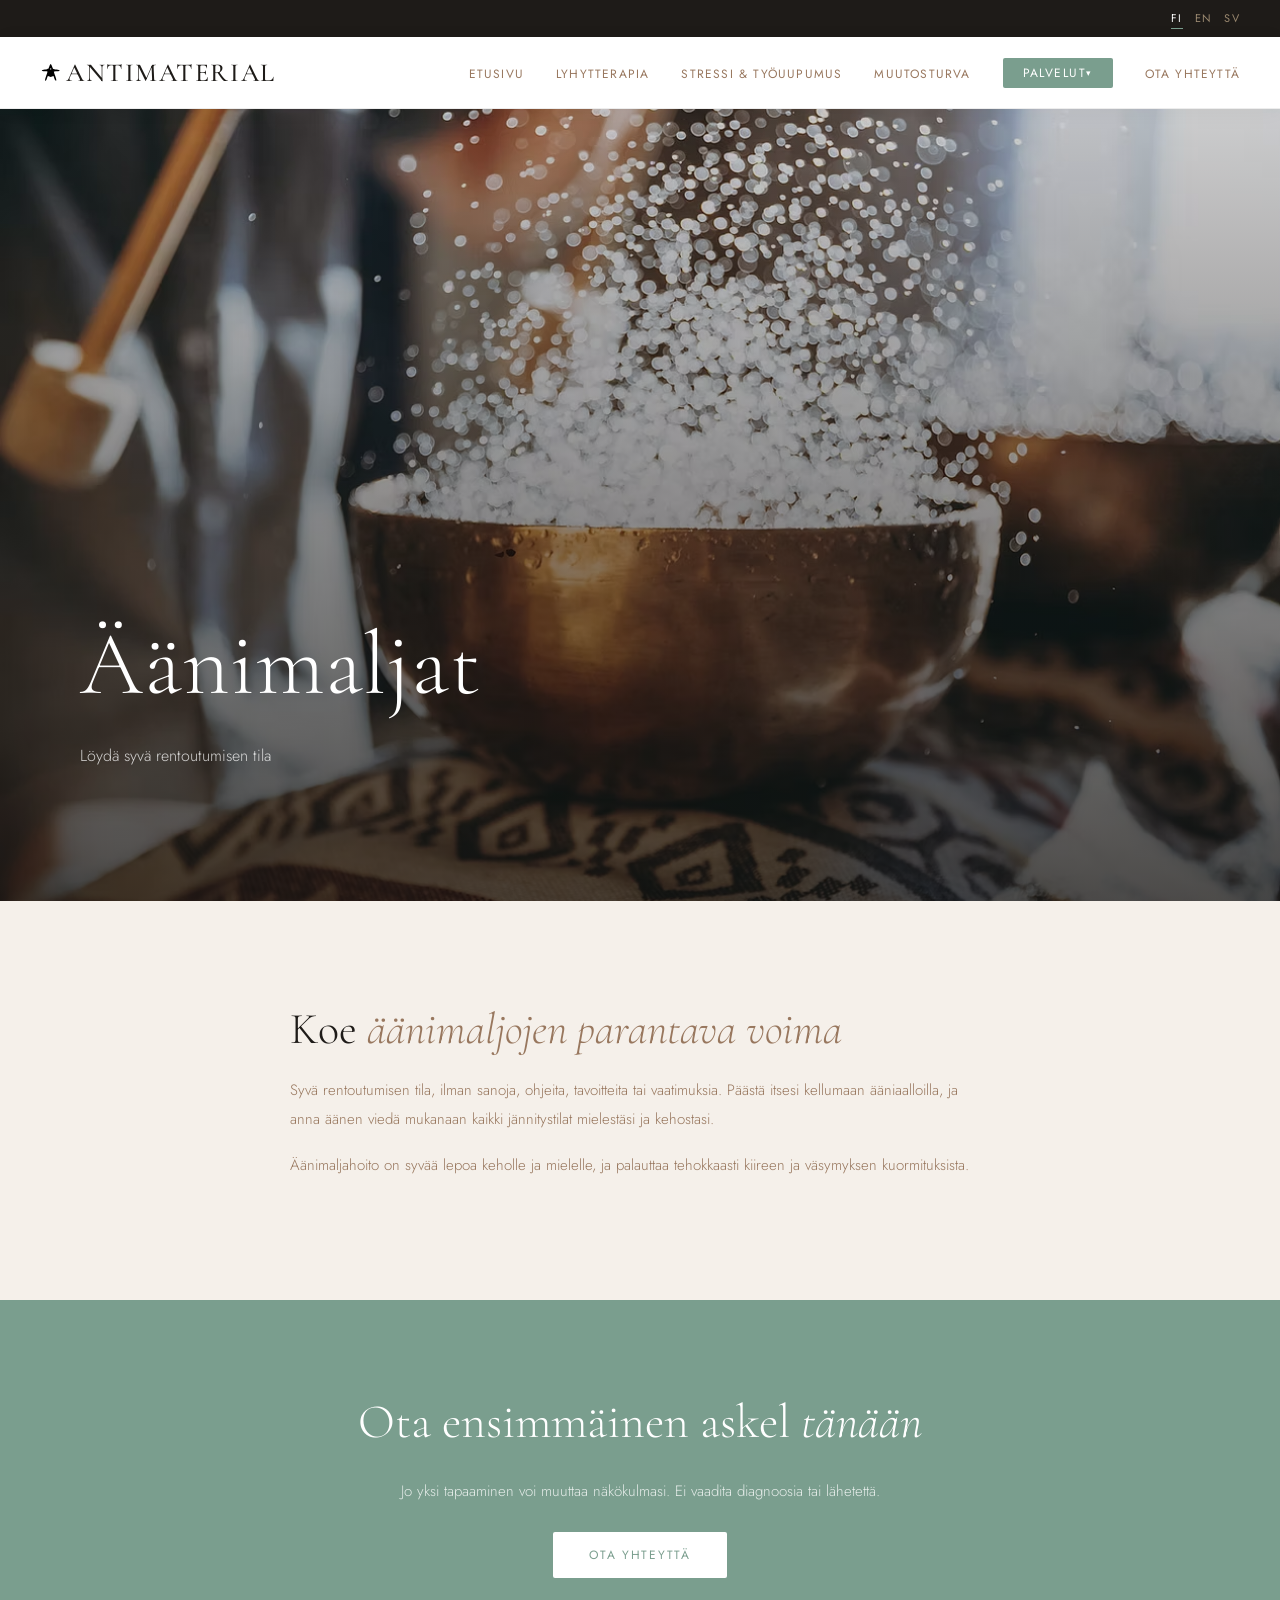
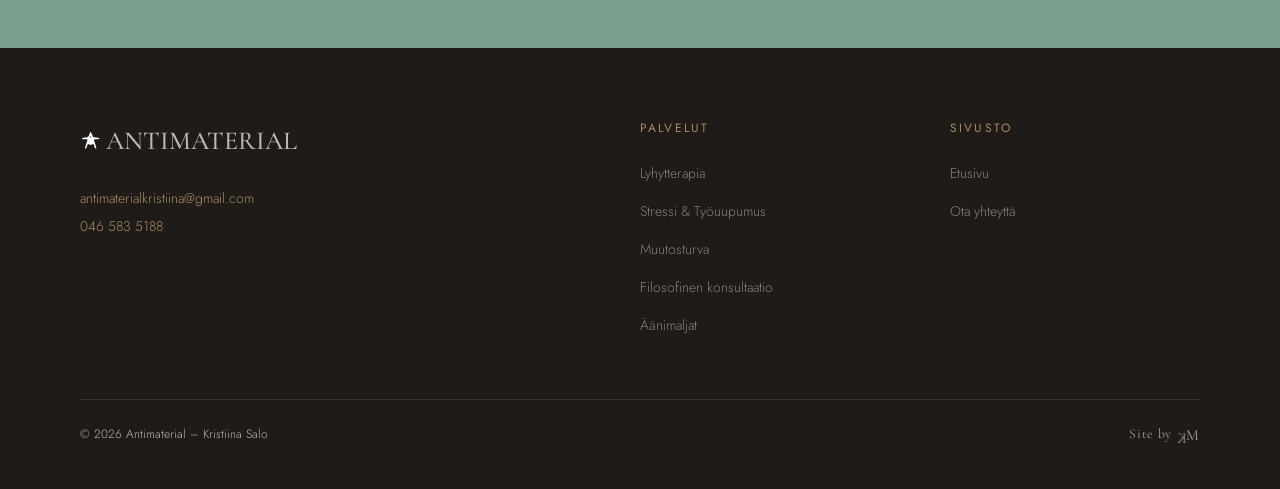
==== commit 6f7b4e2b: "Fix: Add developer branding to footer" ====
--- a/aanimalja.html
+++ b/aanimalja.html
@@ -121,6 +121,9 @@
     </div>
     <div class="footer-bottom">
       <span>© <span id="copy-year"></span> Antimaterial – Kristiina Salo</span>
+      <div class="dev-brand">
+        Site by <a href="https://mkrapo.dev/" target="_blank" rel="noopener noreferrer" class="dev-link"><span class="dev-k">K</span><span class="dev-m">M</span></a>
+      </div>
     </div>
   </footer>
 
--- a/assets/css/nav.css
+++ b/assets/css/nav.css
@@ -54,11 +54,32 @@
   display: flex;
   align-items: center;
 }
+
 /* .nav-logo span { color: var(--accent); } */
 
 .nav-links {
   display: flex; align-items: center; gap: 32px;
   list-style: none;
+}
+
+/* Tablet adjustment */
+@media (max-width: 1200px) {
+  .nav-logo {
+    font-size: 18px;
+  }
+  .nav-links {
+    gap: 22px;
+  }
+}
+
+/* Small tablet adjustment */
+@media (max-width: 976px) {
+  .nav-logo {
+    font-size: 16px;
+  }
+  .nav-links {
+    gap: 12px;
+  }
 }
 .nav-links a {
   font-size: 12px; letter-spacing: 0.1em; text-transform: uppercase;
--- a/assets/css/sections.css
+++ b/assets/css/sections.css
@@ -293,12 +293,17 @@
   font-family: var(--font-display);
   font-size: 26px;
   font-weight: 500;
-  letter-spacing: 0.06em;
-  color: var(--white);
   margin-bottom: 20px;
   display: flex;
   align-items: center;
   text-transform: uppercase;
+}
+
+/* Tablet adjustment for footer brand name */
+@media (max-width: 1200px) {
+  .footer-brand .brand-name {
+    font-size: 18px;
+  }
 }
 .footer-brand p {
   font-size: 14px; line-height: 1.8; max-width: 280px;
@@ -322,10 +327,34 @@
 }
 .footer-col ul li a:hover { color: var(--white); }
 .footer-bottom {
-  border-top: 1px solid rgba(255,255,255,.08);
-  padding-top: 24px;
-  display: flex; justify-content: space-between; align-items: center;
-  font-size: 12px;
+  display: flex; justify-content: space-between;
+  align-items: center;
+  padding: 20px 0 0;
+  border-top: 1px solid rgba(255,255,255,.1);
+  font-size: 12px; color: rgba(255,255,255,.69);
+}
+.dev-brand {
+  font-size: 0.85rem;
+  font-family: var(--font-display);
+  letter-spacing: 0.05em;
+}
+.dev-link {
+  color: rgba(255,255,255,.69);
+  text-decoration: none;
+  transition: color 0.2s;
+  font-size: 0.9rem;
+}
+.dev-link:hover {
+  color: #dc2626;
+}
+.dev-k {
+  display: inline-block;
+  transform: rotateY(180deg) translateY(0.3rem);
+  font-size: 0.95rem;
+}
+.dev-m {
+  vertical-align: middle;
+  font-size: 0.95rem;
 }
 .social-link {
   display: flex; align-items: center; gap: 8px;
--- a/assets/css/mobile.css
+++ b/assets/css/mobile.css
@@ -48,6 +48,7 @@
   footer { padding: 50px 24px 30px; }
   .footer-grid { grid-template-columns: 1fr; gap: 40px; }
   .footer-bottom { flex-direction: column; gap: 12px; text-align: center; }
+  .dev-brand { font-size: 0.85rem; margin-top: 8px; }
 
   .page-hero { padding: 0; }
   .page-hero-content { padding: 60px 24px 70px; }
